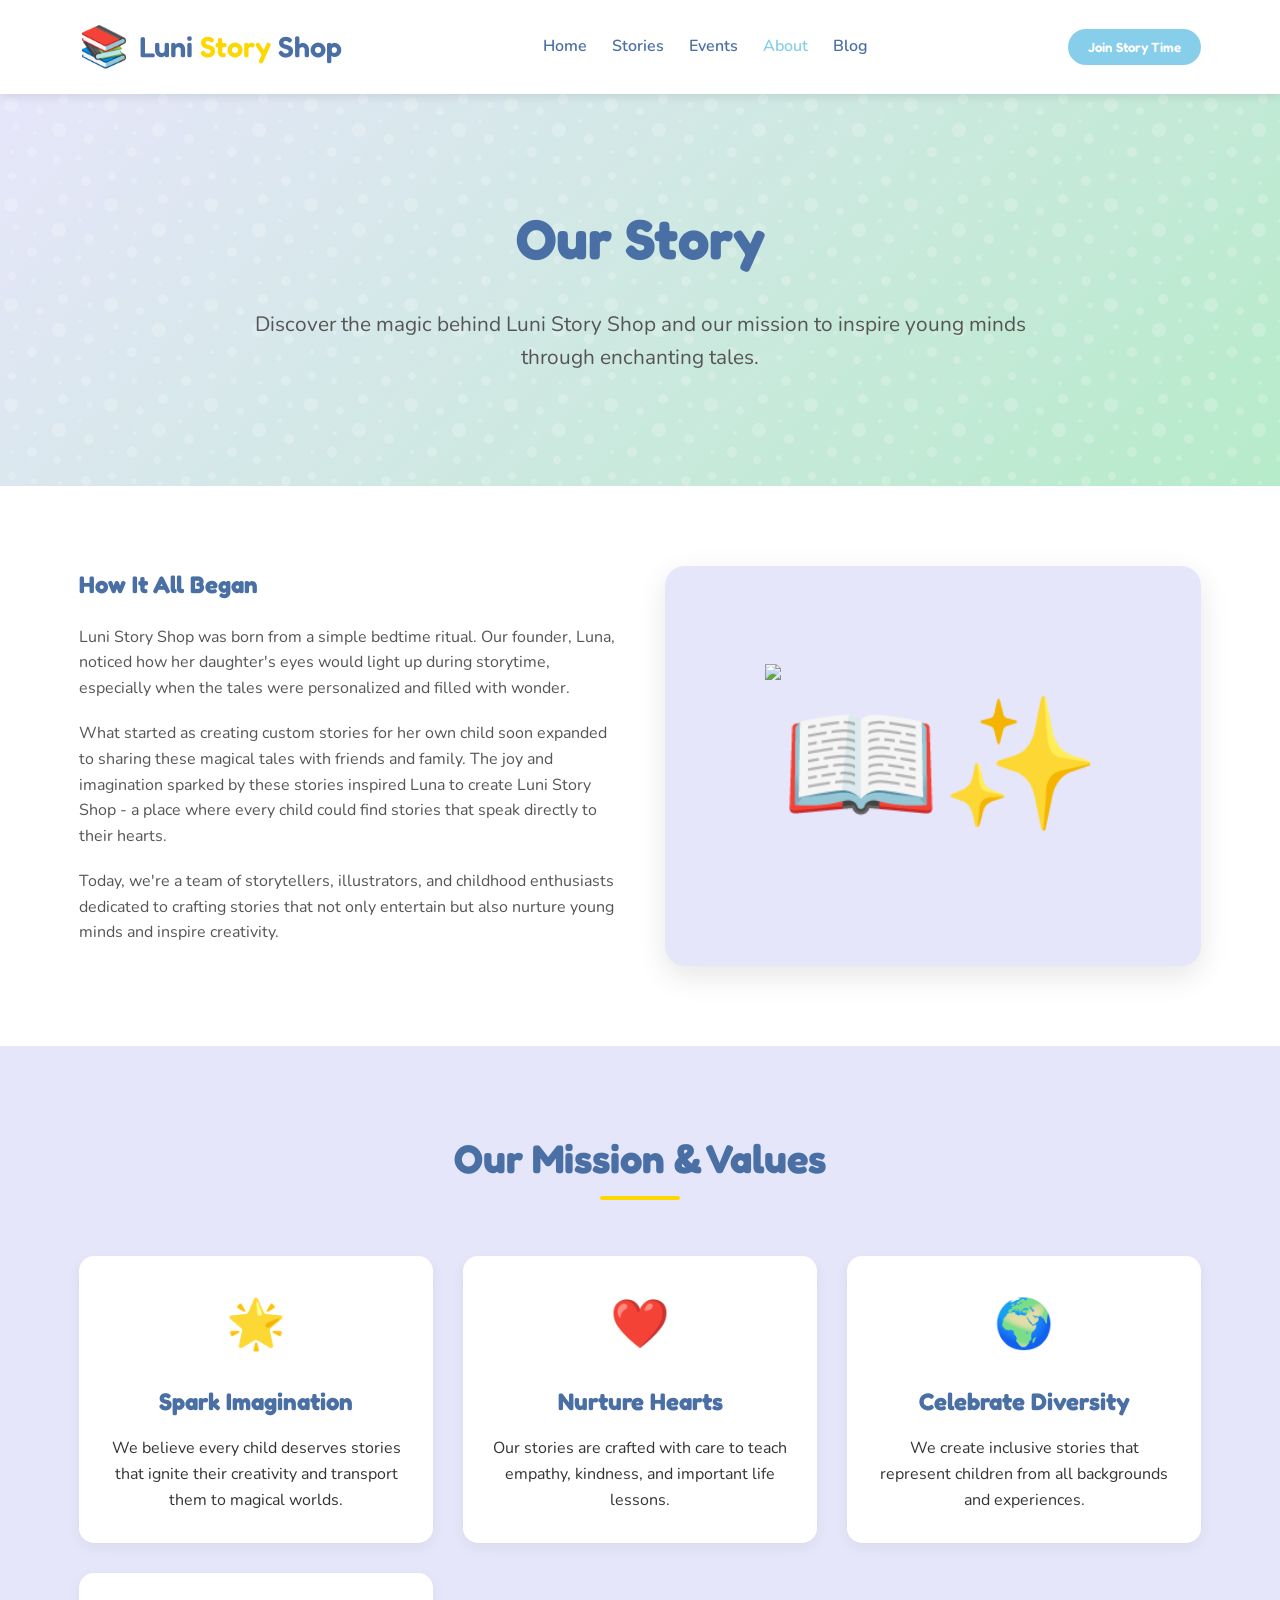
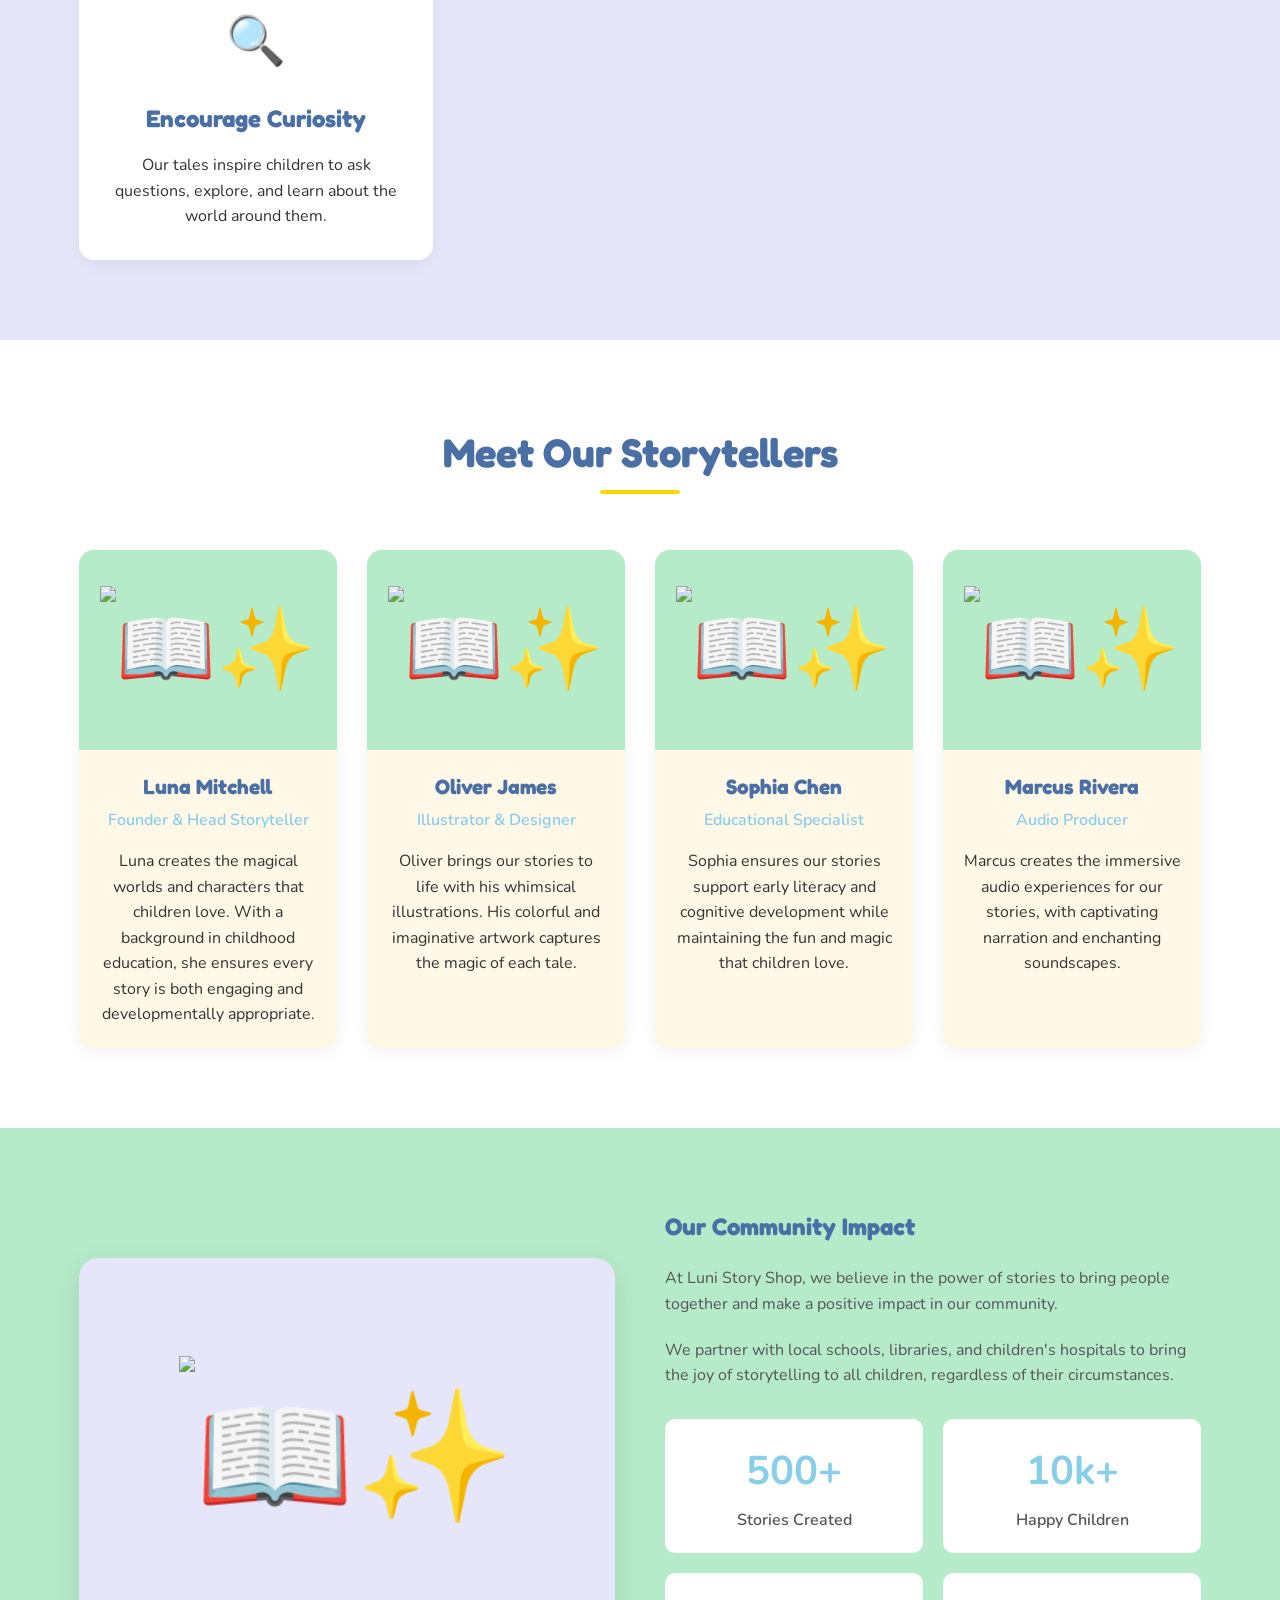
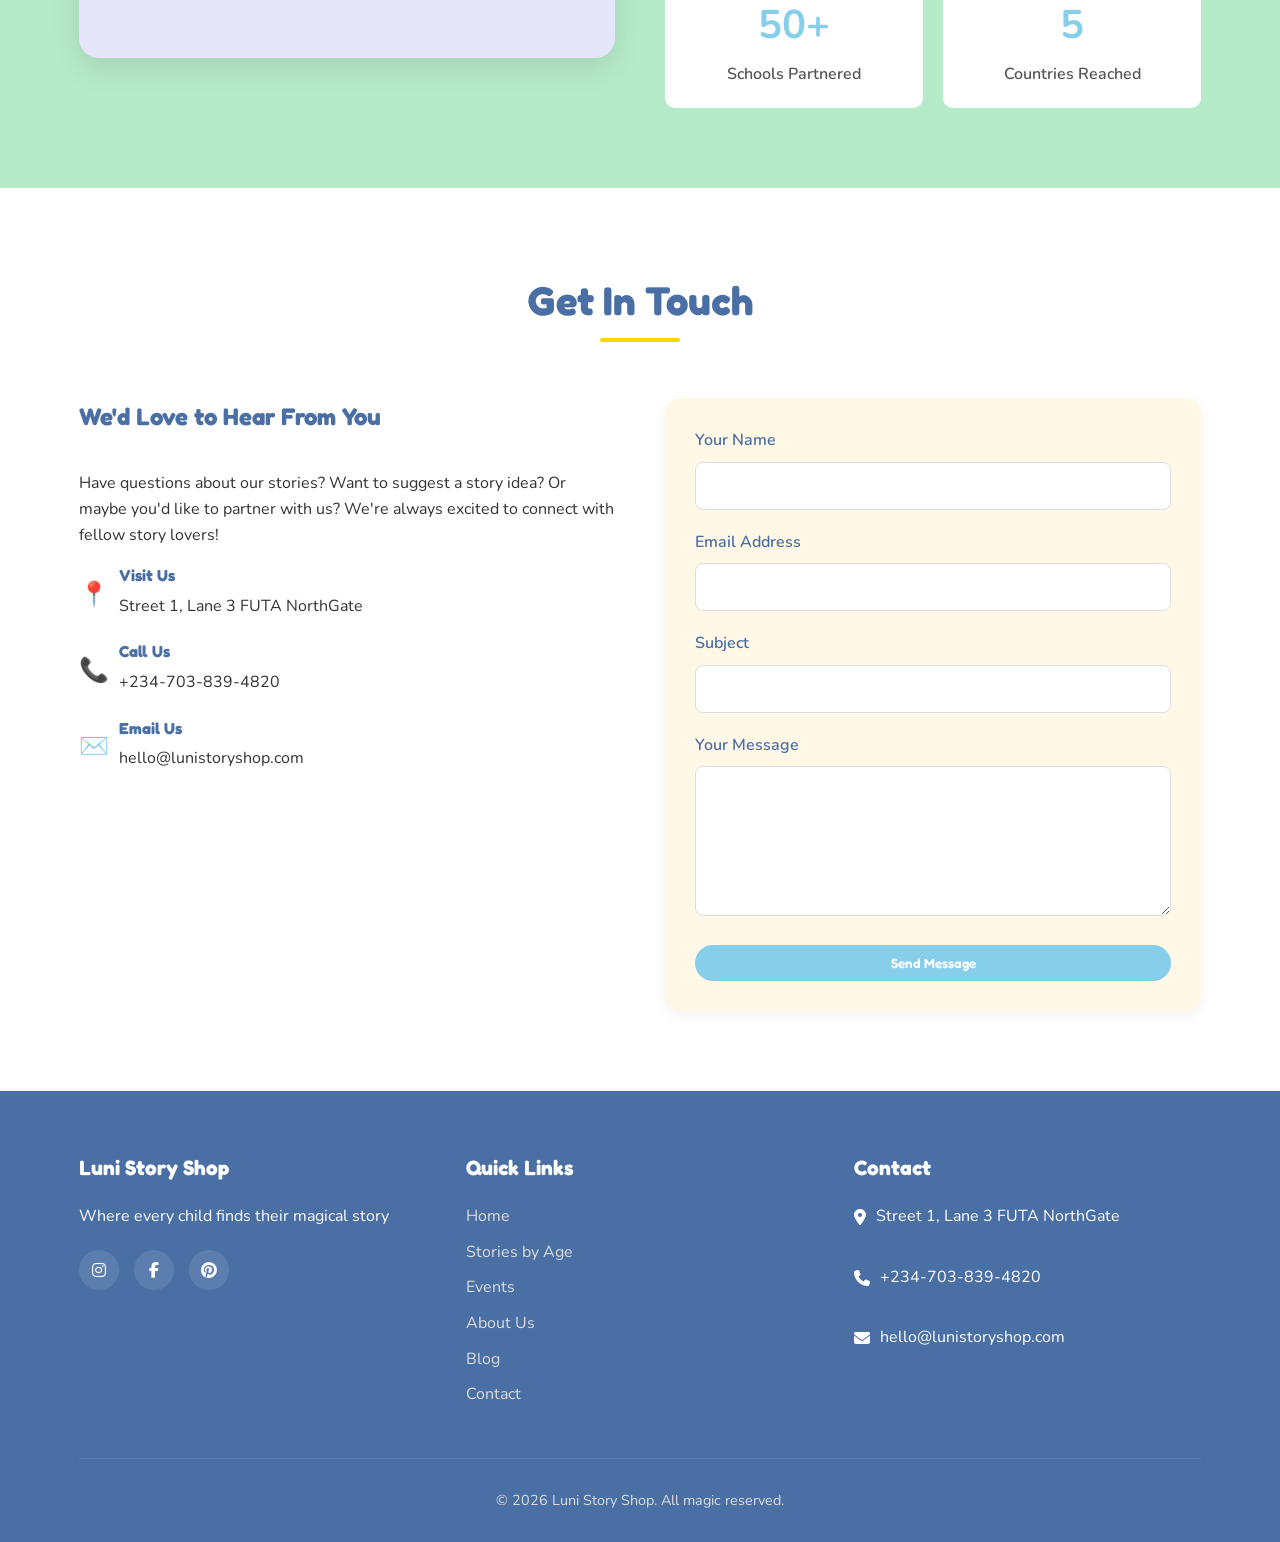
==== about.html @ 5b582730 "Add files via upload" ====
<!DOCTYPE html>
<html lang="en">
<head>
    <meta charset="UTF-8">
    <meta name="viewport" content="width=device-width, initial-scale=1.0">
    <title>About Us - Luni Story Shop</title>
    <style>
        :root {
            --lavender: #E6E6FA;
            --mint: #B6EBC9;
            --cream: #FFF8E7;
            --warm-brown: #8B7355;
            --gold: #FFD700;
            --sky-blue: #87CEEB;
            --dark-blue: #4A6FA5;
        }
        
        * {
            margin: 0;
            padding: 0;
            box-sizing: border-box;
        }
        
        body {
            font-family: 'Nunito', sans-serif;
            background-color: var(--cream);
            color: #333;
            line-height: 1.6;
        }
        
        h1, h2, h3, h4 {
            font-family: 'Fredoka', sans-serif;
            color: var(--dark-blue);
            margin-bottom: 1rem;
        }
        
        .container {
            width: 90%;
            max-width: 1200px;
            margin: 0 auto;
            padding: 0 15px;
        }
        
        /* Header Styles */
        header {
            background-color: white;
            box-shadow: 0 2px 10px rgba(0,0,0,0.1);
            position: sticky;
            top: 0;
            z-index: 100;
        }
        
        .header-content {
            display: flex;
            justify-content: space-between;
            align-items: center;
            padding: 15px 0;
        }
        
        .logo {
            display: flex;
            align-items: center;
            gap: 10px;
        }
        
        .logo-icon {
            font-size: 2.5rem;
            color: var(--sky-blue);
        }
        
        .logo-text {
            font-family: 'Fredoka', sans-serif;
            font-size: 1.8rem;
            font-weight: 600;
            color: var(--dark-blue);
        }
        
        .logo-text span {
            color: var(--gold);
        }
        
        nav ul {
            display: flex;
            list-style: none;
            gap: 25px;
        }
        
        nav a {
            text-decoration: none;
            color: var(--dark-blue);
            font-weight: 600;
            transition: color 0.3s;
        }
        
        nav a:hover, nav a.active {
            color: var(--sky-blue);
        }
        
        .cta-button {
            background-color: var(--sky-blue);
            color: white;
            border: none;
            padding: 10px 20px;
            border-radius: 30px;
            font-family: 'Fredoka', sans-serif;
            font-weight: 600;
            cursor: pointer;
            transition: background-color 0.3s;
        }
        
        .cta-button:hover {
            background-color: var(--dark-blue);
        }
        
        /* Hero Section */
        .page-hero {
            background: linear-gradient(135deg, var(--lavender) 0%, var(--mint) 100%);
            padding: 100px 0 80px;
            text-align: center;
            position: relative;
            overflow: hidden;
        }
        
        .page-hero::before {
            content: "";
            position: absolute;
            top: 0;
            left: 0;
            right: 0;
            bottom: 0;
            background-image: url("data:image/svg+xml,%3Csvg width='100' height='100' viewBox='0 0 100 100' xmlns='http://www.w3.org/2000/svg'%3E%3Cpath d='M11 18c3.866 0 7-3.134 7-7s-3.134-7-7-7-7 3.134-7 7 3.134 7 7 7zm48 25c3.866 0 7-3.134 7-7s-3.134-7-7-7-7 3.134-7 7 3.134 7 7 7zm-43-7c1.657 0 3-1.343 3-3s-1.343-3-3-3-3 1.343-3 3 1.343 3 3 3zm63 31c1.657 0 3-1.343 3-3s-1.343-3-3-3-3 1.343-3 3 1.343 3 3 3zM34 90c1.657 0 3-1.343 3-3s-1.343-3-3-3-3 1.343-3 3 1.343 3 3 3zm56-76c1.657 0 3-1.343 3-3s-1.343-3-3-3-3 1.343-3 3 1.343 3 3 3zM12 86c2.21 0 4-1.79 4-4s-1.79-4-4-4-4 1.79-4 4 1.79 4 4 4zm28-65c2.21 0 4-1.79 4-4s-1.79-4-4-4-4 1.79-4 4 1.79 4 4 4zm23-11c2.76 0 5-2.24 5-5s-2.24-5-5-5-5 2.24-5 5 2.24 5 5 5zm-6 60c2.21 0 4-1.79 4-4s-1.79-4-4-4-4 1.79-4 4 1.79 4 4 4zm29 22c2.76 0 5-2.24 5-5s-2.24-5-5-5-5 2.24-5 5 2.24 5 5 5zM32 63c2.76 0 5-2.24 5-5s-2.24-5-5-5-5 2.24-5 5 2.24 5 5 5zm57-13c2.76 0 5-2.24 5-5s-2.24-5-5-5-5 2.24-5 5 2.24 5 5 5zm-9-21c1.105 0 2-.895 2-2s-.895-2-2-2-2 .895-2 2 .895 2 2 2zM60 91c1.105 0 2-.895 2-2s-.895-2-2-2-2 .895-2 2 .895 2 2 2zM35 41c1.105 0 2-.895 2-2s-.895-2-2-2-2 .895-2 2 .895 2 2 2zM12 60c1.105 0 2-.895 2-2s-.895-2-2-2-2 .895-2 2 .895 2 2 2z' fill='%23ffffff' fill-opacity='0.2' fill-rule='evenodd'/%3E%3C/svg%3E");
        }
        
        .page-hero-content {
            position: relative;
            z-index: 1;
            max-width: 800px;
            margin: 0 auto;
        }
        
        .page-hero h1 {
            font-size: 3.5rem;
            margin-bottom: 1.5rem;
            color: var(--dark-blue);
        }
        
        .page-hero p {
            font-size: 1.3rem;
            margin-bottom: 2rem;
            color: #555;
        }
        
        .section-title {
            text-align: center;
            margin-bottom: 50px;
        }
        
        .section-title h2 {
            font-size: 2.5rem;
            position: relative;
            display: inline-block;
        }
        
        .section-title h2::after {
            content: "";
            position: absolute;
            bottom: -10px;
            left: 50%;
            transform: translateX(-50%);
            width: 80px;
            height: 4px;
            background-color: var(--gold);
            border-radius: 2px;
        }
        
        /* Our Story Section */
        .our-story {
            padding: 80px 0;
            background-color: white;
        }
        
        .story-content {
            display: grid;
            grid-template-columns: 1fr 1fr;
            gap: 50px;
            align-items: center;
        }
        
        .story-text h2 {
            color: var(--dark-blue);
            margin-bottom: 20px;
        }
        
        .story-text p {
            margin-bottom: 20px;
            color: #555;
        }
        
        .story-image {
            background-color: var(--lavender);
            border-radius: 20px;
            height: 400px;
            display: flex;
            align-items: center;
            justify-content: center;
            box-shadow: 0 10px 30px rgba(0,0,0,0.1);
        }
        
        .story-icon {
            font-size: 8rem;
            color: var(--sky-blue);
        }
        
        /* Mission & Values */
        .mission-values {
            padding: 80px 0;
            background-color: var(--lavender);
        }
        
        .values-grid {
            display: grid;
            grid-template-columns: repeat(auto-fit, minmax(300px, 1fr));
            gap: 30px;
        }
        
        .value-card {
            background-color: white;
            border-radius: 15px;
            padding: 30px;
            text-align: center;
            box-shadow: 0 5px 15px rgba(0,0,0,0.05);
            transition: transform 0.3s;
        }
        
        .value-card:hover {
            transform: translateY(-10px);
        }
        
        .value-icon {
            font-size: 3rem;
            margin-bottom: 20px;
            color: var(--sky-blue);
        }
        
        .value-card h3 {
            font-size: 1.5rem;
            margin-bottom: 15px;
        }
        
        /* Team Section */
        .our-team {
            padding: 80px 0;
            background-color: white;
        }
        
        .team-grid {
            display: grid;
            grid-template-columns: repeat(auto-fit, minmax(250px, 1fr));
            gap: 30px;
        }
        
        .team-member {
            background-color: var(--cream);
            border-radius: 15px;
            overflow: hidden;
            box-shadow: 0 5px 15px rgba(0,0,0,0.05);
            text-align: center;
            transition: transform 0.3s;
        }
        
        .team-member:hover {
            transform: translateY(-10px);
        }
        
        .member-image {
            height: 200px;
            background-color: var(--mint);
            display: flex;
            align-items: center;
            justify-content: center;
        }
        
        .member-icon {
            font-size: 5rem;
            color: var(--dark-blue);
        }
        
        .member-info {
            padding: 20px;
        }
        
        .member-info h3 {
            font-size: 1.3rem;
            margin-bottom: 5px;
        }
        
        .member-role {
            color: var(--sky-blue);
            font-weight: 600;
            margin-bottom: 15px;
        }
        
        /* Community Section */
        .community {
            padding: 80px 0;
            background-color: var(--mint);
        }
        
        .community-content {
            display: grid;
            grid-template-columns: 1fr 1fr;
            gap: 50px;
            align-items: center;
        }
        
        .community-image {
            background-color: var(--lavender);
            border-radius: 20px;
            height: 400px;
            display: flex;
            align-items: center;
            justify-content: center;
            box-shadow: 0 10px 30px rgba(0,0,0,0.1);
        }
        
        .community-icon {
            font-size: 8rem;
            color: var(--sky-blue);
        }
        
        .community-text h2 {
            color: var(--dark-blue);
            margin-bottom: 20px;
        }
        
        .community-text p {
            margin-bottom: 20px;
            color: #555;
        }
        
        .community-stats {
            display: grid;
            grid-template-columns: repeat(2, 1fr);
            gap: 20px;
            margin-top: 30px;
        }
        
        .stat-item {
            text-align: center;
            padding: 20px;
            background-color: white;
            border-radius: 10px;
        }
        
        .stat-number {
            font-size: 2.5rem;
            font-weight: 700;
            color: var(--sky-blue);
            margin-bottom: 5px;
        }
        
        .stat-label {
            color: #555;
            font-weight: 600;
        }
        
        /* Contact Section */
        .contact-section {
            padding: 80px 0;
            background-color: white;
        }
        
        .contact-container {
            display: grid;
            grid-template-columns: 1fr 1fr;
            gap: 50px;
        }
        
        .contact-info h2 {
            color: var(--dark-blue);
            margin-bottom: 20px;
        }
        
        .contact-details {
            margin-bottom: 30px;
        }
        
        .contact-item {
            display: flex;
            align-items: flex-start;
            gap: 15px;
            margin-bottom: 20px;
        }
        
        .contact-icon {
            font-size: 1.5rem;
            color: var(--sky-blue);
            margin-top: 5px;
        }
        
        .contact-text h4 {
            margin-bottom: 5px;
        }
        
        .contact-form {
            background-color: var(--cream);
            padding: 30px;
            border-radius: 15px;
            box-shadow: 0 5px 15px rgba(0,0,0,0.05);
        }
        
        .form-group {
            margin-bottom: 20px;
        }
        
        .form-group label {
            display: block;
            margin-bottom: 8px;
            font-weight: 600;
            color: var(--dark-blue);
        }
        
        .form-control {
            width: 100%;
            padding: 12px 15px;
            border: 1px solid #ddd;
            border-radius: 8px;
            font-family: 'Nunito', sans-serif;
            font-size: 1rem;
            transition: border-color 0.3s;
        }
        
        .form-control:focus {
            outline: none;
            border-color: var(--sky-blue);
        }
        
        textarea.form-control {
            min-height: 150px;
            resize: vertical;
        }
        
        /* Footer */
        footer {
            background-color: var(--dark-blue);
            color: white;
            padding: 60px 0 30px;
        }
        
        .footer-content {
            display: grid;
            grid-template-columns: repeat(auto-fit, minmax(200px, 1fr));
            gap: 40px;
            margin-bottom: 40px;
        }
        
        .footer-column h3 {
            color: white;
            margin-bottom: 20px;
            font-size: 1.3rem;
        }
        
        .footer-links {
            list-style: none;
        }
        
        .footer-links li {
            margin-bottom: 10px;
        }
        
        .footer-links a {
            color: #ddd;
            text-decoration: none;
            transition: color 0.3s;
        }
        
        .footer-links a:hover {
            color: var(--gold);
        }
        
        .contact-info {
            display: flex;
            flex-direction: column;
            gap: 15px;
        }
        
        .contact-item {
            display: flex;
            align-items: center;
            gap: 10px;
        }
        
        .social-icons {
            display: flex;
            gap: 15px;
            margin-top: 20px;
        }
        
        .social-icon {
            display: flex;
            align-items: center;
            justify-content: center;
            width: 40px;
            height: 40px;
            background-color: rgba(255,255,255,0.1);
            border-radius: 50%;
            color: white;
            text-decoration: none;
            transition: background-color 0.3s;
        }
        
        .social-icon:hover {
            background-color: var(--gold);
        }
        
        .footer-bottom {
            text-align: center;
            padding-top: 30px;
            border-top: 1px solid rgba(255,255,255,0.1);
            color: #ddd;
            font-size: 0.9rem;
        }
        
        /* Responsive Design */
        @media (max-width: 768px) {
            .header-content {
                flex-direction: column;
                gap: 15px;
            }
            
            nav ul {
                gap: 15px;
            }
            
            .page-hero h1 {
                font-size: 2.5rem;
            }
            
            .story-content, .community-content, .contact-container {
                grid-template-columns: 1fr;
            }
            
            .story-image, .community-image {
                order: -1;
                height: 300px;
            }
            
            .story-icon, .community-icon {
                font-size: 5rem;
            }
        }
    </style>
<link rel="preconnect" href="https://fonts.googleapis.com"><link href="https://fonts.googleapis.com/css2?family=Fredoka:wght@400;600&family=Nunito:wght@400;600;700&display=swap" rel="stylesheet"><link rel="stylesheet" href="https://cdnjs.cloudflare.com/ajax/libs/font-awesome/6.5.1/css/all.min.css"><link rel="stylesheet" href="css/extras.css"></head>
<body>
    <!-- Header -->
    <header>
        <div class="container">
            <div class="header-content">
                <div class="logo">
                    <div class="logo-icon">📚</div>
                    <div class="logo-text">Luni <span>Story</span> Shop</div>
                </div>
                <nav>
                    <ul>
                        <li><a href="index.html">Home</a></li>
                        <li><a href="stories.html">Stories</a></li>
                        <li><a href="events.html">Events</a></li>
                        <li><a href="about.html" class="active">About</a></li>
                        <li><a href="blog.html">Blog</a></li>
                    </ul>
                </nav>
                <button class="cta-button">Join Story Time</button>
            </div>
        </div>
    </header>

    <!-- Page Hero -->
    <section class="page-hero">
        <div class="container">
            <div class="page-hero-content">
                <h1>Our Story</h1>
                <p>Discover the magic behind Luni Story Shop and our mission to inspire young minds through enchanting tales.</p>
            </div>
        </div>
    </section>

    <!-- Our Story Section -->
    <section class="our-story">
        <div class="container">
            <div class="story-content">
                <div class="story-text">
                    <h2>How It All Began</h2>
                    <p>Luni Story Shop was born from a simple bedtime ritual. Our founder, Luna, noticed how her daughter's eyes would light up during storytime, especially when the tales were personalized and filled with wonder.</p>
                    <p>What started as creating custom stories for her own child soon expanded to sharing these magical tales with friends and family. The joy and imagination sparked by these stories inspired Luna to create Luni Story Shop - a place where every child could find stories that speak directly to their hearts.</p>
                    <p>Today, we're a team of storytellers, illustrators, and childhood enthusiasts dedicated to crafting stories that not only entertain but also nurture young minds and inspire creativity.</p>
                </div>
                <div class="story-image">
                    <div class="story-icon"><img src="images/IMG-20260217-WA0006.jpg" alt="📖✨" height="90%" width="100%"  ></div>
                </div>
            </div>
        </div>
    </section>

    <!-- Mission & Values -->
    <section class="mission-values">
        <div class="container">
            <div class="section-title">
                <h2>Our Mission & Values</h2>
            </div>
            <div class="values-grid">
                <div class="value-card">
                    <div class="value-icon">🌟</div>
                    <h3>Spark Imagination</h3>
                    <p>We believe every child deserves stories that ignite their creativity and transport them to magical worlds.</p>
                </div>
                <div class="value-card">
                    <div class="value-icon">❤️</div>
                    <h3>Nurture Hearts</h3>
                    <p>Our stories are crafted with care to teach empathy, kindness, and important life lessons.</p>
                </div>
                <div class="value-card">
                    <div class="value-icon">🌍</div>
                    <h3>Celebrate Diversity</h3>
                    <p>We create inclusive stories that represent children from all backgrounds and experiences.</p>
                </div>
                <div class="value-card">
                    <div class="value-icon">🔍</div>
                    <h3>Encourage Curiosity</h3>
                    <p>Our tales inspire children to ask questions, explore, and learn about the world around them.</p>
                </div>
            </div>
        </div>
    </section>

    <!-- Our Team -->
    <section class="our-team">
        <div class="container">
            <div class="section-title">
                <h2>Meet Our Storytellers</h2>
            </div>
            <div class="team-grid">
                <div class="team-member">
                    <div class="member-image">
                        <div class="member-icon"><img src="images/IMG-20260217-WA0031.jpg" alt="📖✨" height="50%" width="100%"  ></div>
                    </div>
                    <div class="member-info">
                        <h3>Luna Mitchell</h3>
                        <div class="member-role">Founder & Head Storyteller</div>
                        <p>Luna creates the magical worlds and characters that children love. With a background in childhood education, she ensures every story is both engaging and developmentally appropriate.</p>
                    </div>
                </div>
                <div class="team-member">
                    <div class="member-image">
                        <div class="member-icon"><img src="images/IMG-20260217-WA0034.jpg" alt="📖✨" height="90%" width="100%"  ></div>
                    </div>
                    <div class="member-info">
                        <h3>Oliver James</h3>
                        <div class="member-role">Illustrator & Designer</div>
                        <p>Oliver brings our stories to life with his whimsical illustrations. His colorful and imaginative artwork captures the magic of each tale.</p>
                    </div>
                </div>
                <div class="team-member">
                    <div class="member-image">
                        <div class="member-icon"><img src="images/IMG-20260217-WA0032.jpg" alt="📖✨" height="90%" width="100%"  ></div>
                    </div>
                    <div class="member-info">
                        <h3>Sophia Chen</h3>
                        <div class="member-role">Educational Specialist</div>
                        <p>Sophia ensures our stories support early literacy and cognitive development while maintaining the fun and magic that children love.</p>
                    </div>
                </div>
                <div class="team-member">
                    <div class="member-image">
                        <div class="member-icon"><img src="images/IMG-20260217-WA0029.jpg" alt="📖✨" height="90%" width="100%"  ></div>
                    </div>
                    <div class="member-info">
                        <h3>Marcus Rivera</h3>
                        <div class="member-role">Audio Producer</div>
                        <p>Marcus creates the immersive audio experiences for our stories, with captivating narration and enchanting soundscapes.</p>
                    </div>
                </div>
            </div>
        </div>
    </section>

    <!-- Community Section -->
    <section class="community">
        <div class="container">
            <div class="community-content">
                <div class="community-image">
                    <div class="community-icon"><img src="images/IMG-20260217-WA0024.jpg" alt="📖✨" height="90%" width="100%"  ></div>
                </div>
                <div class="community-text">
                    <h2>Our Community Impact</h2>
                    <p>At Luni Story Shop, we believe in the power of stories to bring people together and make a positive impact in our community.</p>
                    <p>We partner with local schools, libraries, and children's hospitals to bring the joy of storytelling to all children, regardless of their circumstances.</p>
                    <div class="community-stats">
                        <div class="stat-item">
                            <div class="stat-number">500+</div>
                            <div class="stat-label">Stories Created</div>
                        </div>
                        <div class="stat-item">
                            <div class="stat-number">10k+</div>
                            <div class="stat-label">Happy Children</div>
                        </div>
                        <div class="stat-item">
                            <div class="stat-number">50+</div>
                            <div class="stat-label">Schools Partnered</div>
                        </div>
                        <div class="stat-item">
                            <div class="stat-number">5</div>
                            <div class="stat-label">Countries Reached</div>
                        </div>
                    </div>
                </div>
            </div>
        </div>
    </section>

    <!-- Contact Section -->
    <section class="contact-section" id="contact">
        <div class="container">
            <div class="section-title">
                <h2>Get In Touch</h2>
            </div>
            <div class="contact-container">
                <div class="contact-info">
                    <h2>We'd Love to Hear From You</h2>
                    <p>Have questions about our stories? Want to suggest a story idea? Or maybe you'd like to partner with us? We're always excited to connect with fellow story lovers!</p>
                    
                    <div class="contact-details">
                        <div class="contact-item">
                            <div class="contact-icon">📍</div>
                            <div class="contact-text">
                                <h4>Visit Us</h4>
                                <p>Street 1, Lane 3 FUTA NorthGate</p>
                            </div>
                        </div>
                        <div class="contact-item">
                            <div class="contact-icon">📞</div>
                            <div class="contact-text">
                                <h4>Call Us</h4>
                                <p>+234-703-839-4820</p>
                            </div>
                        </div>
                        <div class="contact-item">
                            <div class="contact-icon">✉️</div>
                            <div class="contact-text">
                                <h4>Email Us</h4>
                                <p>hello@lunistoryshop.com</p>
                            </div>
                        </div>
                    </div>
                </div>
                
                <div class="contact-form">
                    <form id="contactForm">
                        <div class="form-group">
                            <label for="name">Your Name</label>
                            <input type="text" id="name" class="form-control" required>
                        </div>
                        <div class="form-group">
                            <label for="email">Email Address</label>
                            <input type="email" id="email" class="form-control" required>
                        </div>
                        <div class="form-group">
                            <label for="subject">Subject</label>
                            <input type="text" id="subject" class="form-control" required>
                        </div>
                        <div class="form-group">
                            <label for="message">Your Message</label>
                            <textarea id="message" class="form-control" required></textarea>
                        </div>
                        <button type="submit" class="cta-button" style="width: 100%;">Send Message</button>
                    </form>
                </div>
            </div>
        </div>
    </section>

    <!-- Footer -->
    <footer>
        <div class="container">
            <div class="footer-content">
                <div class="footer-column">
                    <h3>Luni Story Shop</h3>
                    <p>Where every child finds their magical story</p>
                    <div class="social-icons">
                        <a href="#" class="social-icon"><i class="fab fa-instagram"></i></a>
                        <a href="#" class="social-icon"><i class="fab fa-facebook-f"></i></a>
                        <a href="#" class="social-icon"><i class="fab fa-pinterest"></i></a>
                    </div>
                </div>
                <div class="footer-column">
                    <h3>Quick Links</h3>
                    <ul class="footer-links">
                        <li><a href="index.html">Home</a></li>
                        <li><a href="stories.html">Stories by Age</a></li>
                        <li><a href="events.html">Events</a></li>
                        <li><a href="about.html">About Us</a></li>
                        <li><a href="blog.html">Blog</a></li>
                        <li><a href="about.html#contact">Contact</a></li>
                    </ul>
                </div>
                <div class="footer-column">
                    <h3>Contact</h3>
                    <div class="contact-info">
                        <div class="contact-item">
                            <i class="fas fa-map-marker-alt"></i>
                            <span>Street 1, Lane 3 FUTA NorthGate</span>
                        </div>
                        <div class="contact-item">
                            <i class="fas fa-phone"></i>
                            <span>+234-703-839-4820</span>
                        </div>
                        <div class="contact-item">
                            <i class="fas fa-envelope"></i>
                            <span>hello@lunistoryshop.com</span>
                        </div>
                    </div>
                </div>
            </div>
            <div class="footer-bottom">
                <p>&copy; <span id="year">2026</span> Luni Story Shop. All magic reserved.</p>
            </div>
        </div>
    </footer>

    <script src="js/main.js"></script></body>
</html>
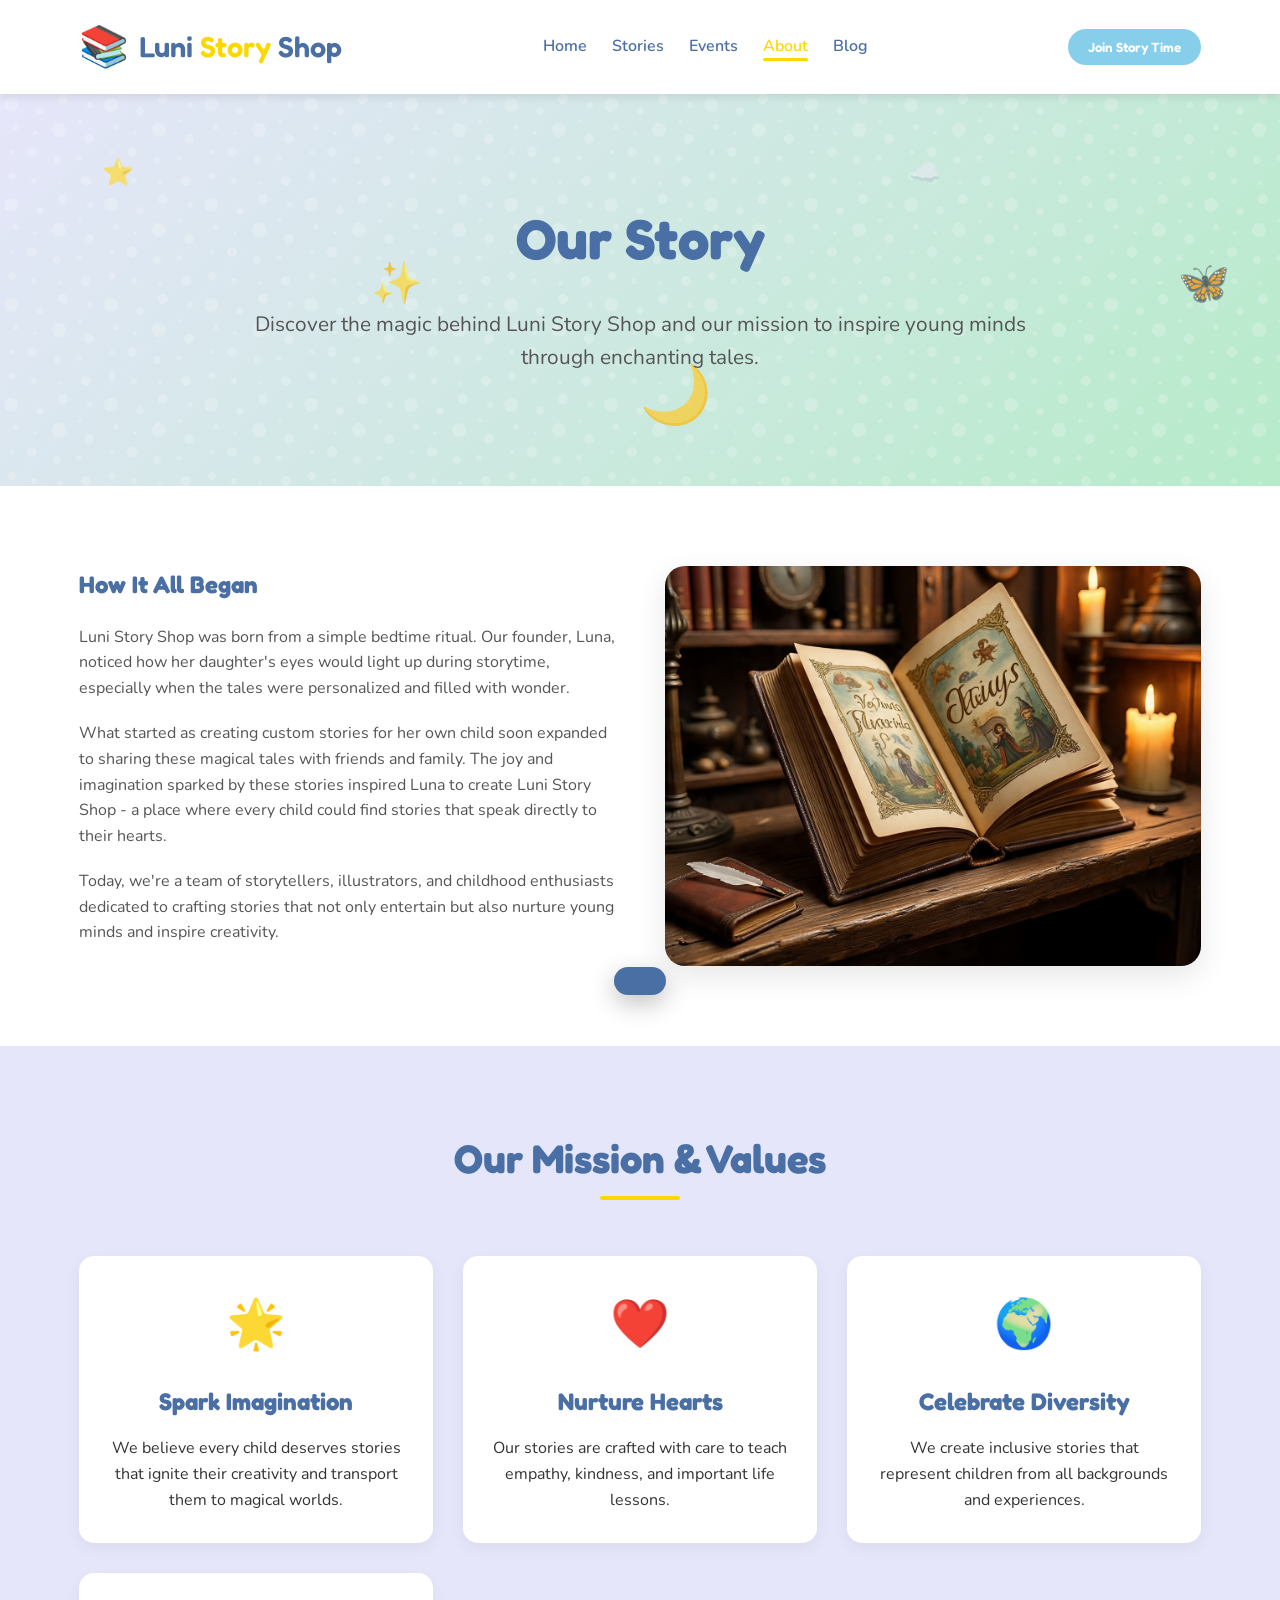
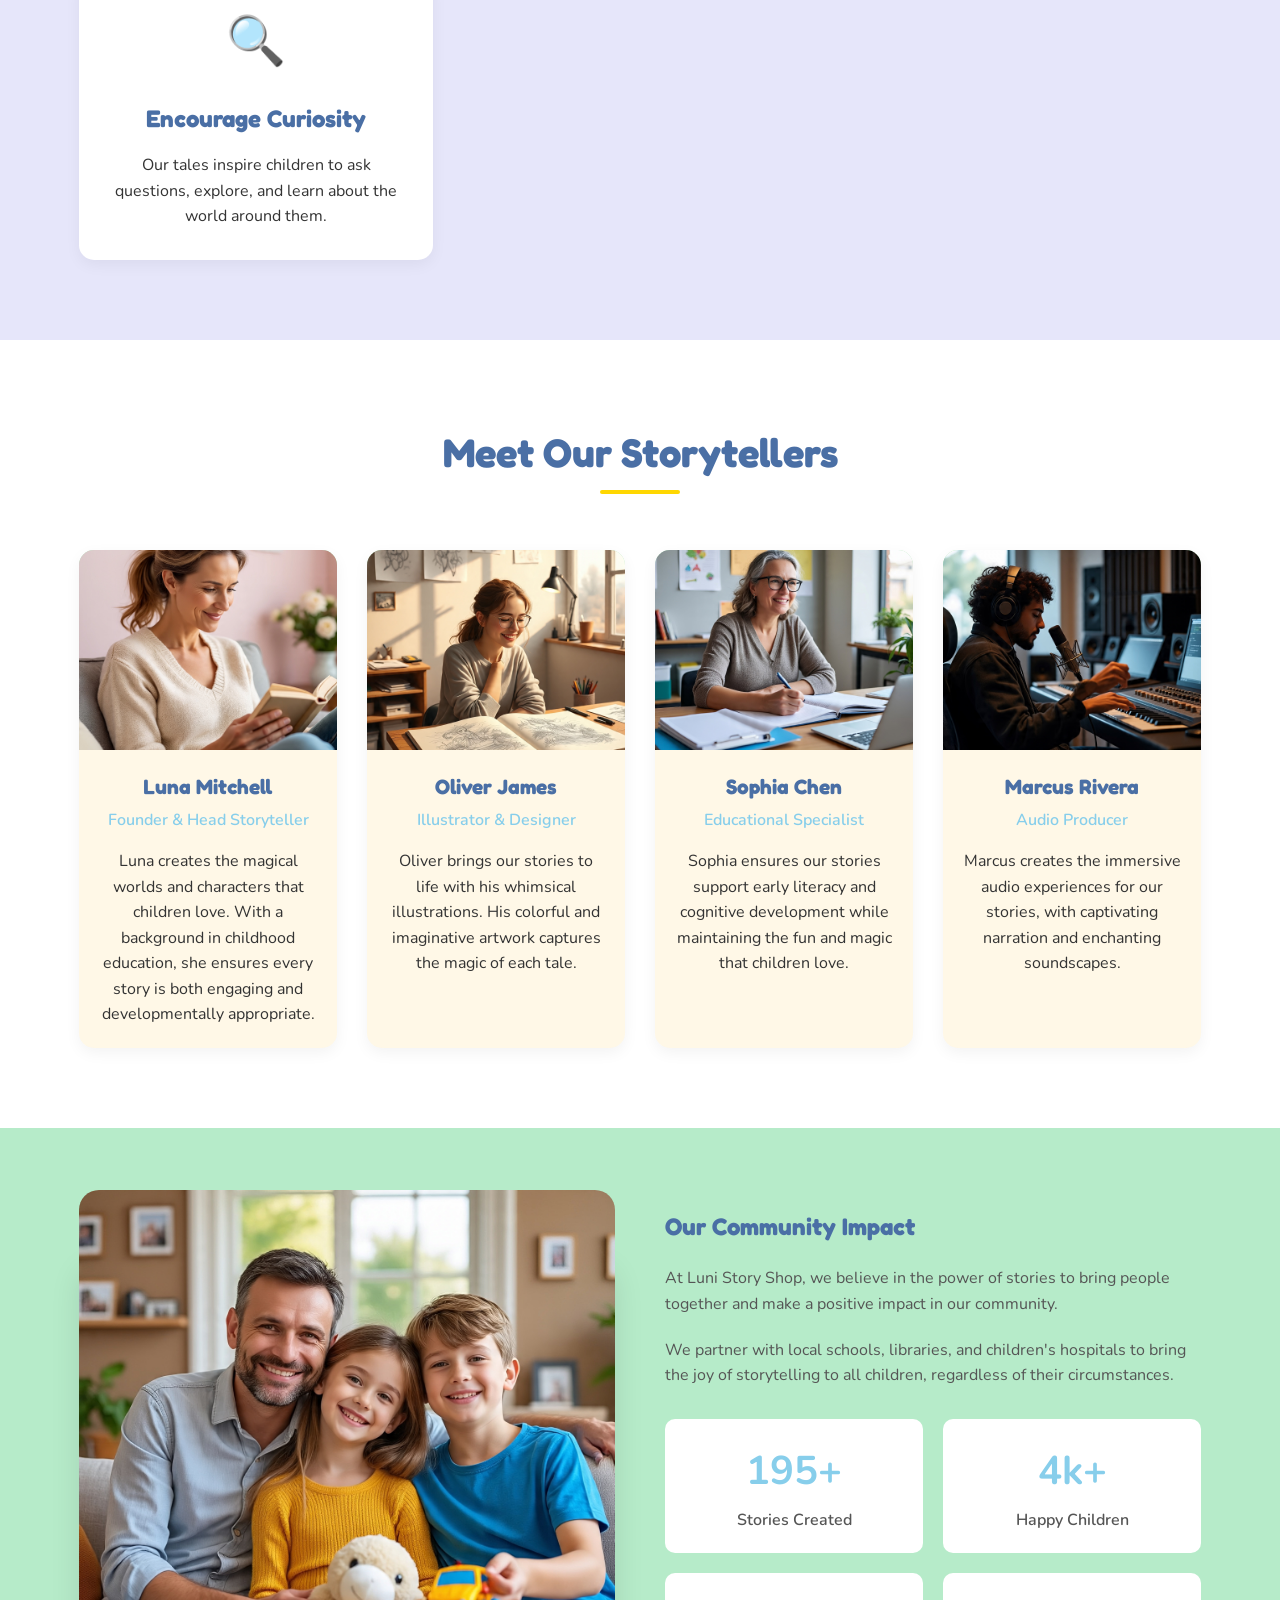
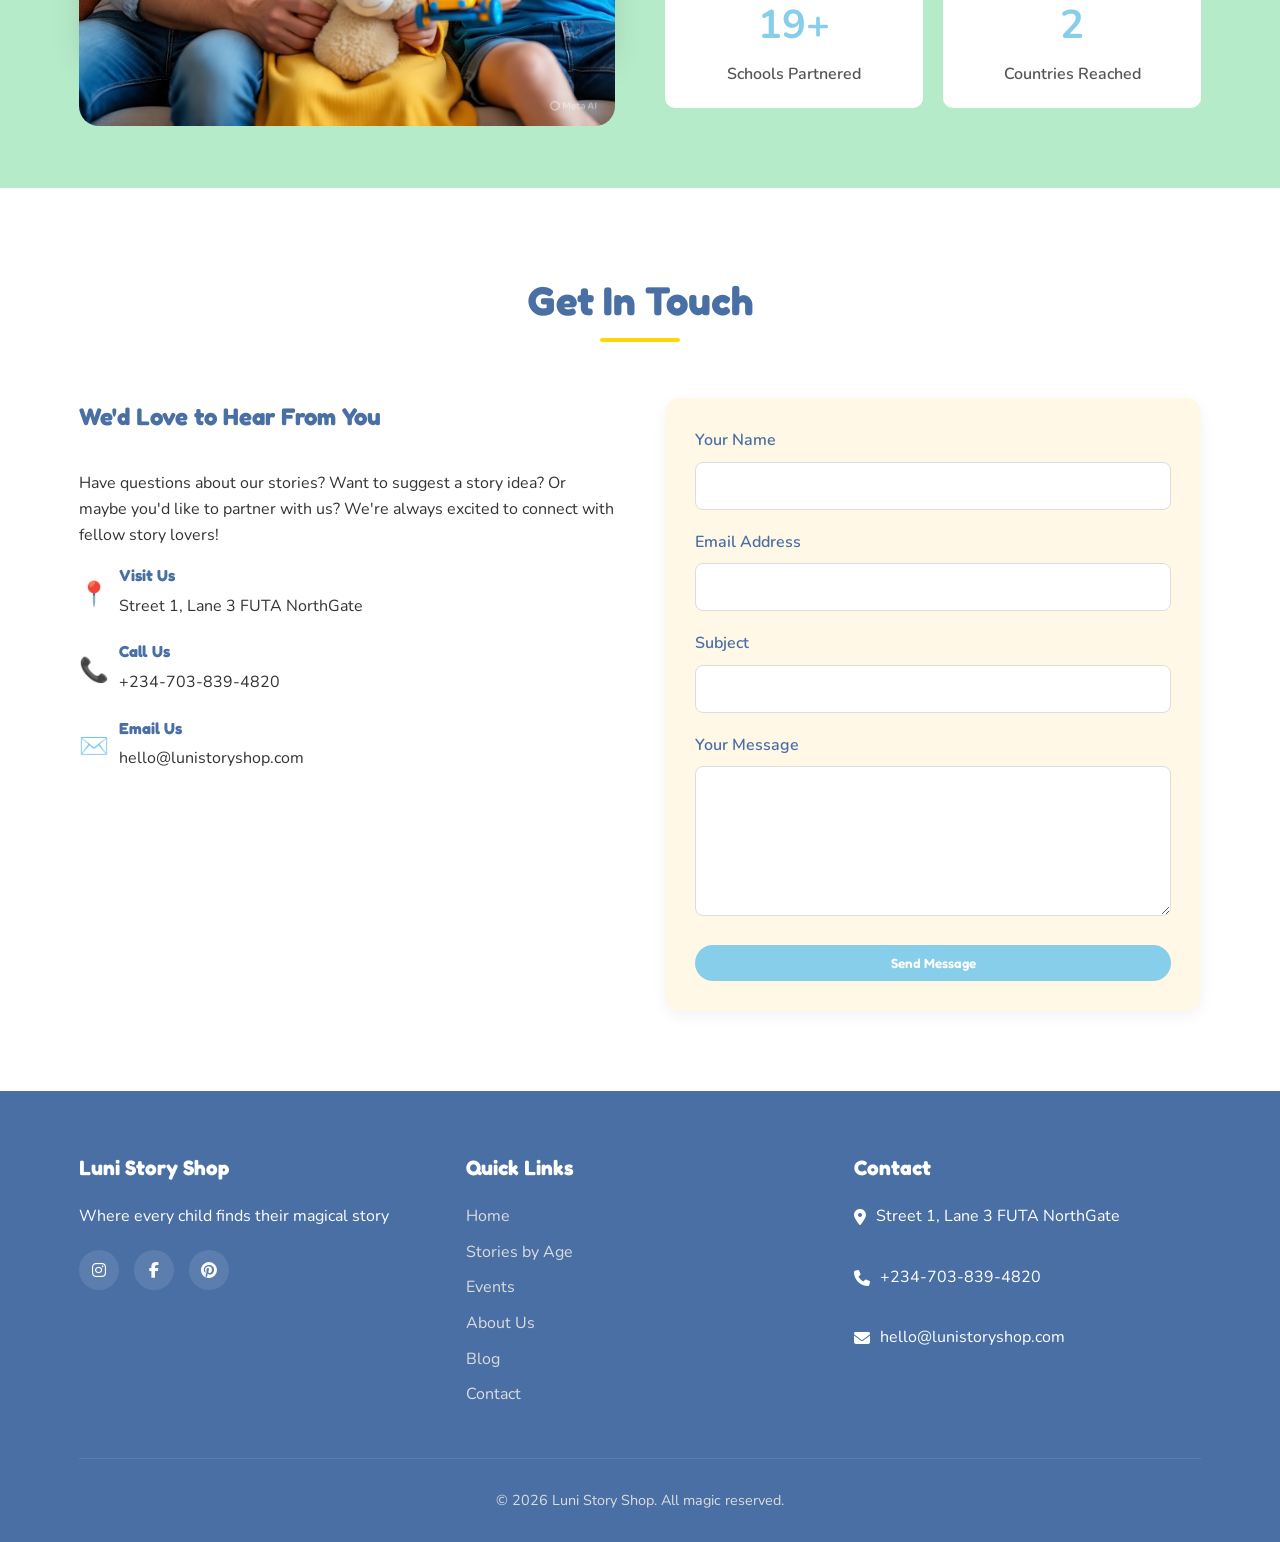
==== commit 09521846: "Change script source order in about.html" ====
--- a/about.html
+++ b/about.html
@@ -826,5 +826,5 @@
         </div>
     </footer>
 
-    <script src="js/main.js"></script></body>
-</html>+    <script src="js/data.js"></script><script src="js/main.js"></script></body>
+</html>
--- a/css/extras.css
+++ b/css/extras.css
@@ -0,0 +1,38 @@
+html{scroll-behavior:smooth}img{max-width:100%;object-fit:cover;display:block}
+.story-image img,.blog-image img,.member-icon img,.community-icon img,.story-icon img,.virtual-event-image img,.popular-story-image img,.recent-post-image img,.category-icon img,.format-icon img{width:100%!important;height:100%!important;object-fit:cover}
+.story-icon,.community-icon{overflow:hidden;border-radius:20px}.member-image,.member-icon{overflow:hidden}
+.blog-image,.recent-post-image{overflow:hidden}.recent-post-image img{border-radius:8px}
+.category-icon{aspect-ratio:1;overflow:hidden;border-radius:20px}.category-icon img{border-radius:20px}
+.story-image,.virtual-event-image,.format-icon{overflow:hidden}.format-icon{aspect-ratio:1}
+nav a.active{color:var(--gold)}
+nav a{position:relative}nav a::after{content:"";position:absolute;left:0;bottom:-4px;width:0;height:3px;border-radius:2px;background:var(--gold);transition:width .3s}nav a:hover::after,nav a.active::after{width:100%}
+header{transition:box-shadow .3s}header.scrolled{box-shadow:0 4px 20px rgba(74,111,165,.25)}
+#progress{position:fixed;top:0;left:0;height:4px;width:0;background:linear-gradient(90deg,var(--sky-blue),var(--gold));z-index:300}
+.reveal{opacity:0;transform:translateY(34px);transition:opacity .7s ease,transform .7s ease}.reveal.in{opacity:1;transform:none}
+.story-card,.category-card,.event-card,.blog-card,.value-card,.team-member,.schedule-card,.testimonial-card{transition:transform .3s,box-shadow .3s}
+.story-card:hover,.event-card:hover,.blog-card:hover,.value-card:hover,.team-member:hover,.schedule-card:hover,.testimonial-card:hover{transform:translateY(-8px);box-shadow:0 15px 30px rgba(0,0,0,.12)}
+.story-image img,.blog-image img,.virtual-event-image img,.category-icon img{transition:transform .6s}
+.story-card:hover .story-image img,.blog-card:hover .blog-image img,.virtual-event-card:hover img,.category-card:hover img{transform:scale(1.08)}
+.hero-content h1,.page-hero h1{animation:rise .9s both}.hero-content p,.page-hero p{animation:rise .9s .2s both}.hero-buttons{animation:rise .9s .4s both}
+@keyframes rise{from{opacity:0;transform:translateY(30px)}to{opacity:1;transform:none}}
+.float{position:absolute;pointer-events:none;opacity:.7;animation:floaty 7s ease-in-out infinite;z-index:0}
+@keyframes floaty{0%,100%{transform:translateY(0) rotate(0)}50%{transform:translateY(-26px) rotate(15deg)}}
+.hero,.page-hero{position:relative;overflow:hidden}.logo-icon{display:inline-block;animation:wiggle 4s ease-in-out infinite}
+@keyframes wiggle{0%,90%,100%{transform:rotate(0)}93%{transform:rotate(-12deg)}96%{transform:rotate(12deg)}}
+.cta-button,.btn-primary,.btn-secondary,.btn-outline{cursor:pointer;transition:transform .2s,background-color .3s,color .3s}.cta-button:hover,.btn-primary:hover,.btn-outline:hover{transform:translateY(-2px) scale(1.04)}.cta-button:active,.btn-primary:active{transform:scale(.96)}
+.filter-btn{cursor:pointer}.age-group{cursor:pointer}.hidden{display:none!important}
+.pop{animation:pop .45s both}@keyframes pop{from{opacity:0;transform:scale(.9)}to{opacity:1;transform:none}}
+.empty-msg{text-align:center;padding:40px;color:#777;font-size:1.1rem;grid-column:1/-1}
+#toast{position:fixed;bottom:25px;left:50%;transform:translate(-50%,120px);background:var(--dark-blue);color:#fff;padding:14px 26px;border-radius:30px;box-shadow:0 8px 25px rgba(0,0,0,.25);z-index:500;transition:transform .4s;max-width:90%;text-align:center}#toast.show{transform:translate(-50%,0)}
+#modal{position:fixed;inset:0;background:rgba(40,55,90,.6);display:none;align-items:center;justify-content:center;z-index:400;padding:15px;backdrop-filter:blur(3px)}#modal.open{display:flex;animation:fade .3s}
+@keyframes fade{from{opacity:0}to{opacity:1}}
+.modal-box{background:#fff;border-radius:20px;max-width:560px;width:100%;max-height:88vh;overflow:auto;padding:30px;position:relative;animation:pop .35s}
+.modal-box img{border-radius:14px;margin-bottom:15px;max-height:260px;width:100%}.modal-box p{margin-bottom:12px}
+.modal-x{position:absolute;top:10px;right:14px;border:0;background:none;font-size:2rem;cursor:pointer;color:var(--dark-blue)}
+.modal-box input,.modal-box select{width:100%;padding:12px 15px;margin:6px 0 14px;border:2px solid var(--lavender);border-radius:12px;font:inherit}.modal-box input:focus{outline:0;border-color:var(--sky-blue)}
+.modal-box label{font-weight:600;color:var(--dark-blue)}.modal-actions{display:flex;gap:10px;flex-wrap:wrap;margin-top:15px}
+.calendar-date.event{cursor:pointer}.calendar-date.today{outline:2px solid var(--gold)}
+#totop{position:fixed;right:20px;bottom:20px;width:46px;height:46px;border-radius:50%;border:0;background:var(--sky-blue);color:#fff;font-size:1.3rem;cursor:pointer;opacity:0;pointer-events:none;transition:.3s;z-index:150}#totop.show{opacity:1;pointer-events:auto}
+.menu-btn{display:none;background:none;border:0;font-size:2rem;color:var(--dark-blue);cursor:pointer}
+@media(max-width:768px){.menu-btn{display:block;position:absolute;right:15px;top:12px}.header-content{position:relative}nav{display:none;width:100%}nav.open{display:block;animation:rise .3s}nav ul{flex-direction:column;align-items:center}.header-content .cta-button{display:none}}
+@media(prefers-reduced-motion:reduce){*{animation:none!important;transition:none!important}.reveal{opacity:1;transform:none}}
